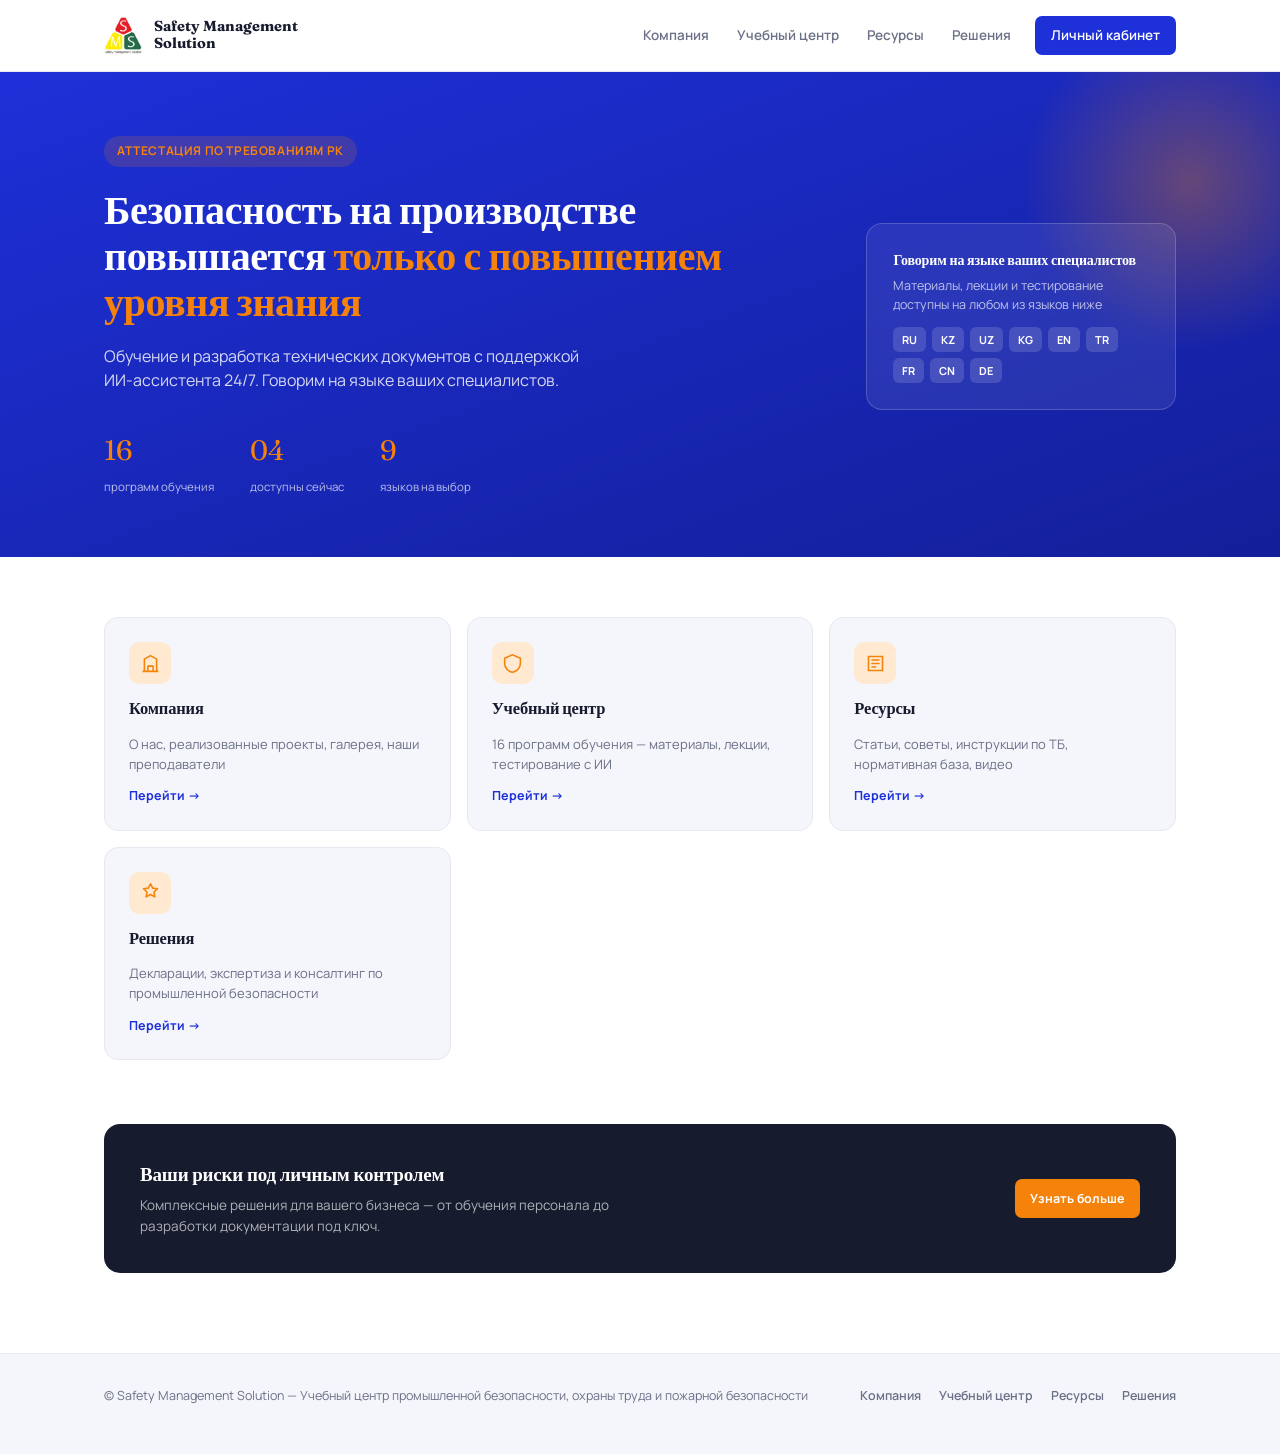
==== index.html @ e5820cb4 "Add files via upload" ====
<!DOCTYPE html>
<html lang="ru">
<head>
<meta charset="UTF-8">
<meta name="viewport" content="width=device-width, initial-scale=1.0">
<title>Safety Management Solution — Промышленная безопасность, охрана труда, пожарная безопасность</title>
<link rel="preconnect" href="https://fonts.googleapis.com">
<link rel="preconnect" href="https://fonts.gstatic.com" crossorigin>
<link href="https://fonts.googleapis.com/css2?family=Manrope:wght@400;500;600;700;800&family=Fraunces:opsz,wght@9..144,600;9..144,700&display=swap" rel="stylesheet">
<link rel="stylesheet" href="styles.css">
</head>
<body>

<header>
  <div class="wrap">
    <a class="brand" href="index.html">
      <img class="brand-mark" src="logo.jpg" alt="Safety Management Solution">
      <span class="brand-name">Safety Management<br>Solution</span>
    </a>
    <button class="burger" onclick="document.querySelector('nav.main-nav').classList.toggle('open')" aria-label="Меню">
      <svg viewBox="0 0 24 24" fill="none" stroke="currentColor" stroke-width="2"><path d="M3 6h18M3 12h18M3 18h18" stroke-linecap="round"/></svg>
    </button>
    <nav class="main-nav">
      <a href="company.html">Компания</a>
      <a href="courses.html">Учебный центр</a>
      <a href="resources.html">Ресурсы</a>
      <a href="solutions.html">Решения</a>
      <a class="nav-cta" href="https://cute-pithivier-b7ec21.netlify.app" target="_blank">Личный кабинет</a>
    </nav>
  </div>
</header>

<section class="hero">
  <div class="wrap hero-grid">
    <div>
      <div class="hero-eyebrow">Аттестация по требованиям РК</div>
      <h1>Безопасность на производстве повышается <em>только с повышением уровня знания</em></h1>
      <p class="lede">Обучение и разработка технических документов с поддержкой ИИ-ассистента 24/7. Говорим на языке ваших специалистов.</p>
      <div class="hero-stats">
        <div class="hero-stat"><span class="num">16</span><span class="label">программ обучения</span></div>
        <div class="hero-stat"><span class="num">04</span><span class="label">доступны сейчас</span></div>
        <div class="hero-stat"><span class="num">9</span><span class="label">языков на выбор</span></div>
      </div>
    </div>
    <div class="hero-badge">
      <h3>Говорим на языке ваших специалистов</h3>
      <p>Материалы, лекции и тестирование доступны на любом из языков ниже</p>
      <div class="lang-list">
        <span class="lang-chip">RU</span><span class="lang-chip">KZ</span><span class="lang-chip">UZ</span>
        <span class="lang-chip">KG</span><span class="lang-chip">EN</span><span class="lang-chip">TR</span>
        <span class="lang-chip">FR</span><span class="lang-chip">CN</span><span class="lang-chip">DE</span>
      </div>
    </div>
  </div>
</section>

<main class="wrap">

  <div class="section-nav">
    <div class="section-nav-grid">

      <a class="section-card" href="company.html">
        <div class="icon"><svg viewBox="0 0 24 24" fill="none" stroke="currentColor" stroke-width="1.8"><path d="M3 21h18M5 21V7l7-4 7 4v14M9 21v-6h6v6" stroke-linejoin="round"/></svg></div>
        <h3>Компания</h3>
        <p>О нас, реализованные проекты, галерея, наши преподаватели</p>
        <span class="go">Перейти →</span>
      </a>

      <a class="section-card" href="courses.html">
        <div class="icon"><svg viewBox="0 0 24 24" fill="none" stroke="currentColor" stroke-width="1.8"><path d="M12 2L3 6v6c0 5 4 9 9 10 5-1 9-5 9-10V6l-9-4z"/></svg></div>
        <h3>Учебный центр</h3>
        <p>16 программ обучения — материалы, лекции, тестирование с ИИ</p>
        <span class="go">Перейти →</span>
      </a>

      <a class="section-card" href="resources.html">
        <div class="icon"><svg viewBox="0 0 24 24" fill="none" stroke="currentColor" stroke-width="1.8"><path d="M4 4h16v16H4z"/><path d="M8 8h8M8 12h8M8 16h4" stroke-linecap="round"/></svg></div>
        <h3>Ресурсы</h3>
        <p>Статьи, советы, инструкции по ТБ, нормативная база, видео</p>
        <span class="go">Перейти →</span>
      </a>

      <a class="section-card" href="solutions.html">
        <div class="icon"><svg viewBox="0 0 24 24" fill="none" stroke="currentColor" stroke-width="1.8"><path d="M12 2l2.5 5 5.5.7-4 3.8 1 5.5-5-2.7-5 2.7 1-5.5-4-3.8 5.5-.7z" stroke-linejoin="round"/></svg></div>
        <h3>Решения</h3>
        <p>Декларации, экспертиза и консалтинг по промышленной безопасности</p>
        <span class="go">Перейти →</span>
      </a>

    </div>
  </div>

  <div class="materials-cta">
    <div>
      <h3>Ваши риски под личным контролем</h3>
      <p>Комплексные решения для вашего бизнеса — от обучения персонала до разработки документации под ключ.</p>
    </div>
    <a class="btn btn-blue" href="solutions.html" style="background:#F5820A;">Узнать больше</a>
  </div>

</main>

<footer>
  <div class="wrap">
    <p>© Safety Management Solution — Учебный центр промышленной безопасности, охраны труда и пожарной безопасности</p>
    <div class="foot-links">
      <a href="company.html">Компания</a>
      <a href="courses.html">Учебный центр</a>
      <a href="resources.html">Ресурсы</a>
      <a href="solutions.html">Решения</a>
    </div>
  </div>
</footer>

</body>
</html>
---- styles.css ----
/* ============================================================
   Safety Management Solution — общий стиль сайта
   Один файл на все страницы: index, courses, company, resources, solutions
   ============================================================ */

:root {
  --blue: #1E30D8;
  --blue-deep: #131F99;
  --orange: #F5820A;
  --orange-soft: #FFEAD1;
  --ink: #171B2E;
  --muted: #6A7086;
  --line: #E7E8F0;
  --paper: #FFFFFF;
  --cloud: #F5F6FB;
  --ready: #1C9A5B;
  --ready-bg: #E4F7ED;
  --pending: #E07A1C;
  --pending-bg: #FEF1E2;
}
* { box-sizing: border-box; }
html { scroll-behavior: smooth; }
body { margin: 0; background: var(--paper); color: var(--ink); font-family: 'Manrope', sans-serif; line-height: 1.55; }
h1, h2, h3, .display { font-family: 'Fraunces', serif; font-weight: 700; letter-spacing: -0.01em; }
a { color: inherit; }
.wrap { max-width: 1120px; margin: 0 auto; padding: 0 24px; }
::selection { background: var(--orange-soft); }

/* ---------- header / nav ---------- */
header { border-bottom: 1px solid var(--line); padding: 16px 0; position: sticky; top: 0; background: rgba(255,255,255,0.94); backdrop-filter: blur(10px); z-index: 30; }
header .wrap { display: flex; align-items: center; justify-content: space-between; gap: 12px; }
.brand { display: flex; align-items: center; gap: 12px; text-decoration: none; }
.brand-mark { width: 38px; height: 38px; flex-shrink: 0; object-fit: contain; }
.brand-name { font-family: 'Fraunces', serif; font-size: 14.5px; font-weight: 700; line-height: 1.2; color: var(--ink); }

nav.main-nav { display: flex; align-items: center; gap: 4px; }
nav.main-nav > a { font-size: 13.5px; color: var(--muted); text-decoration: none; font-weight: 600; padding: 8px 12px; border-radius: 7px; }
nav.main-nav > a:hover, nav.main-nav > a.active { color: var(--blue); background: var(--cloud); }
.nav-cta { background: var(--blue) !important; color: #fff !important; padding: 9px 16px !important; margin-left: 8px; }
.nav-cta:hover { background: var(--blue-deep) !important; }
.burger { display: none; background: none; border: none; cursor: pointer; padding: 6px; }
.burger svg { width: 24px; height: 24px; color: var(--ink); }

@media (max-width: 860px) {
  nav.main-nav { display: none; position: absolute; top: 100%; left: 0; right: 0; background: #fff; border-bottom: 1px solid var(--line); flex-direction: column; align-items: stretch; padding: 10px; box-shadow: 0 12px 24px rgba(23,27,46,0.08); }
  nav.main-nav.open { display: flex; }
  nav.main-nav > a { padding: 12px 14px; }
  .nav-cta { margin-left: 0; text-align: center; }
  .burger { display: block; }
}

/* ---------- page header (for sub-pages) ---------- */
.page-hero { padding: 46px 0 40px; background: linear-gradient(160deg, var(--blue) 0%, var(--blue-deep) 100%); color: #fff; position: relative; overflow: hidden; }
.page-hero::before { content: ""; position: absolute; top: -60px; right: -80px; width: 300px; height: 300px; border-radius: 50%; background: radial-gradient(circle, rgba(245,130,10,0.32) 0%, transparent 70%); }
.page-hero .wrap { position: relative; }
.breadcrumb { font-size: 12px; color: rgba(255,255,255,0.65); margin-bottom: 12px; }
.breadcrumb a { text-decoration: none; color: rgba(255,255,255,0.8); }
.page-hero h1 { color: #fff; font-size: clamp(26px, 3.6vw, 38px); margin: 0 0 10px; }
.page-hero p { color: rgba(255,255,255,0.78); font-size: 15px; max-width: 560px; margin: 0; }

/* ---------- hero (home) ---------- */
.hero { padding: 64px 0 60px; position: relative; overflow: hidden; background: linear-gradient(160deg, var(--blue) 0%, var(--blue-deep) 100%); color: #fff; }
.hero::before { content: ""; position: absolute; top: -60px; right: -80px; width: 340px; height: 340px; border-radius: 50%; background: radial-gradient(circle, rgba(245,130,10,0.35) 0%, transparent 70%); }
.hero-grid { display: grid; grid-template-columns: 1.4fr 0.6fr; gap: 40px; align-items: center; position: relative; }
.hero-eyebrow { display: inline-flex; align-items: center; gap: 8px; font-size: 12px; font-weight: 700; letter-spacing: 0.05em; text-transform: uppercase; color: var(--orange); background: rgba(245,130,10,0.16); padding: 6px 13px; border-radius: 20px; margin-bottom: 20px; }
.hero h1 { font-size: clamp(26px, 3.6vw, 40px); line-height: 1.16; margin: 0 0 18px; color: #fff; }
.hero h1 em { font-style: normal; color: var(--orange); }
.hero p.lede { font-size: 16px; color: rgba(255,255,255,0.82); max-width: 500px; margin: 0; }
.hero-stats { display: flex; gap: 36px; margin-top: 36px; flex-wrap: wrap; }
.hero-stat .num { font-family: 'Fraunces', serif; font-size: 28px; color: var(--orange); display: block; }
.hero-stat .label { font-size: 11.5px; color: rgba(255,255,255,0.7); }
.hero-badge { background: rgba(255,255,255,0.08); border: 1px solid rgba(255,255,255,0.18); border-radius: 16px; padding: 26px; backdrop-filter: blur(6px); }
.hero-badge .lang-list { display: flex; flex-wrap: wrap; gap: 6px; margin-top: 12px; }
.hero-badge .lang-chip { font-size: 11px; font-weight: 700; background: rgba(255,255,255,0.14); padding: 4px 9px; border-radius: 6px; }
.hero-badge h3 { color: #fff; font-size: 14px; margin: 0 0 4px; }
.hero-badge p { color: rgba(255,255,255,0.7); font-size: 12.5px; margin: 0; }

/* ---------- section nav cards (home) ---------- */
.section-nav { margin-top: 60px; }
.section-nav-grid { display: grid; grid-template-columns: repeat(auto-fill, minmax(260px, 1fr)); gap: 16px; }
.section-card { background: var(--cloud); border: 1px solid var(--line); border-radius: 14px; padding: 24px; text-decoration: none; color: var(--ink); display: flex; flex-direction: column; gap: 12px; transition: transform 0.2s ease, box-shadow 0.2s ease, border-color 0.2s ease; }
.section-card:hover { transform: translateY(-3px); box-shadow: 0 14px 30px rgba(23,27,46,0.10); border-color: var(--blue); }
.section-card .icon { width: 42px; height: 42px; border-radius: 10px; display: flex; align-items: center; justify-content: center; background: var(--orange-soft); color: var(--orange); }
.section-card .icon svg { width: 21px; height: 21px; }
.section-card h3 { font-size: 16.5px; margin: 0; }
.section-card p { font-size: 13px; color: var(--muted); margin: 0; }
.section-card .go { font-size: 12.5px; font-weight: 700; color: var(--blue); margin-top: auto; }

/* ---------- legend ---------- */
.legend { display: flex; gap: 22px; padding: 28px 0 4px; flex-wrap: wrap; }
.legend-item { display: flex; align-items: center; gap: 8px; font-size: 12.5px; color: var(--muted); font-weight: 600; }
.dot { width: 8px; height: 8px; border-radius: 50%; }
.dot.ready { background: var(--ready); }
.dot.pending { background: var(--pending); }

/* ---------- category ---------- */
.category { margin-top: 56px; }
.category-head { display: flex; align-items: center; gap: 14px; margin-bottom: 4px; }
.category-icon { width: 40px; height: 40px; flex-shrink: 0; border-radius: 10px; display: flex; align-items: center; justify-content: center; background: var(--orange-soft); color: var(--orange); }
.category-icon svg { width: 20px; height: 20px; }
.category-head h2 { font-size: 21px; margin: 0; color: var(--ink); }
.category-head .count { font-size: 12px; color: var(--muted); margin-left: auto; white-space: nowrap; font-weight: 600; }
.category-desc { color: var(--muted); font-size: 13.5px; margin: 8px 0 22px 54px; }

.course-grid { display: grid; grid-template-columns: repeat(auto-fill, minmax(300px, 1fr)); gap: 16px; }
.course-card { background: var(--cloud); border: 1px solid var(--line); border-radius: 12px; padding: 22px; display: flex; flex-direction: column; gap: 13px; position: relative; transition: transform 0.2s ease, box-shadow 0.2s ease, border-color 0.2s ease; }
.course-card:hover { transform: translateY(-3px); box-shadow: 0 14px 30px rgba(23,27,46,0.10); border-color: var(--blue); }
.course-card.is-ready { background: #fff; border-color: rgba(28,154,91,0.25); }
.course-card.is-ready:hover { border-color: var(--ready); box-shadow: 0 14px 30px rgba(28,154,91,0.14); }
.status-badge { align-self: flex-start; font-size: 10.5px; font-weight: 700; letter-spacing: 0.05em; text-transform: uppercase; padding: 4px 10px; border-radius: 20px; }
.status-badge.ready { color: var(--ready); background: var(--ready-bg); }
.status-badge.pending { color: var(--pending); background: var(--pending-bg); }
.course-title { font-size: 15px; font-weight: 700; line-height: 1.36; margin: 0; color: var(--ink); }
.course-hours { font-size: 11.5px; color: var(--blue); font-weight: 700; }
.course-actions { display: flex; gap: 8px; margin-top: auto; flex-wrap: wrap; }
.btn { font-family: 'Manrope', sans-serif; font-size: 12.5px; font-weight: 700; text-decoration: none; padding: 10px 15px; border-radius: 7px; display: inline-flex; align-items: center; gap: 6px; cursor: pointer; transition: all 0.15s ease; border: none; }
.btn-blue { background: var(--blue); color: #fff; }
.btn-blue:hover { background: var(--blue-deep); }
.btn-ghost { border: 1.5px solid var(--line); color: var(--ink); background: transparent; }
.btn-ghost:hover { border-color: var(--blue); color: var(--blue); }
.btn-disabled { border: 1.5px dashed var(--line); color: var(--muted); background: transparent; cursor: default; }

/* ---------- content placeholder blocks (Компания / Ресурсы / Решения) ---------- */
.content-section { margin-top: 56px; }
.content-section-head { display: flex; align-items: center; gap: 14px; margin-bottom: 22px; }
.content-section-head h2 { font-size: 21px; margin: 0; }
.placeholder-card { background: var(--cloud); border: 1.5px dashed var(--line); border-radius: 12px; padding: 26px; display: flex; flex-direction: column; gap: 10px; }
.placeholder-card .tag { align-self: flex-start; font-size: 10.5px; font-weight: 700; letter-spacing: 0.05em; text-transform: uppercase; padding: 4px 10px; border-radius: 20px; color: var(--muted); background: #fff; border: 1px solid var(--line); }
.placeholder-card h3 { font-size: 15.5px; margin: 0; font-family: 'Manrope', sans-serif; font-weight: 700; }
.placeholder-card p { font-size: 13px; color: var(--muted); margin: 0; }
.placeholder-grid { display: grid; grid-template-columns: repeat(auto-fill, minmax(260px, 1fr)); gap: 16px; }

/* ---------- materials CTA block ---------- */
.materials-cta { margin-top: 64px; background: var(--ink); color: #fff; border-radius: 16px; padding: 36px; display: flex; justify-content: space-between; align-items: center; gap: 24px; flex-wrap: wrap; }
.materials-cta h3 { color: #fff; margin: 0 0 6px; font-size: 19px; }
.materials-cta p { color: rgba(255,255,255,0.65); margin: 0; font-size: 13.5px; max-width: 480px; }

/* ---------- footer ---------- */
footer { margin-top: 80px; border-top: 1px solid var(--line); padding: 32px 0 48px; background: var(--cloud); }
footer .wrap { display: flex; justify-content: space-between; align-items: center; flex-wrap: wrap; gap: 12px; }
footer p { font-size: 12.5px; color: var(--muted); margin: 0; }
footer .foot-links { display: flex; gap: 18px; flex-wrap: wrap; }
footer .foot-links a { font-size: 12.5px; color: var(--muted); text-decoration: none; font-weight: 600; }
footer .foot-links a:hover { color: var(--blue); }

@media (max-width: 760px) {
  .hero-grid { grid-template-columns: 1fr; }
  .category-desc { margin-left: 0; }
}
@media (max-width: 600px) {
  .hero, .page-hero { padding: 40px 0 34px; }
  .course-grid, .placeholder-grid, .section-nav-grid { grid-template-columns: 1fr; }
  .materials-cta { flex-direction: column; align-items: flex-start; text-align: left; }
}
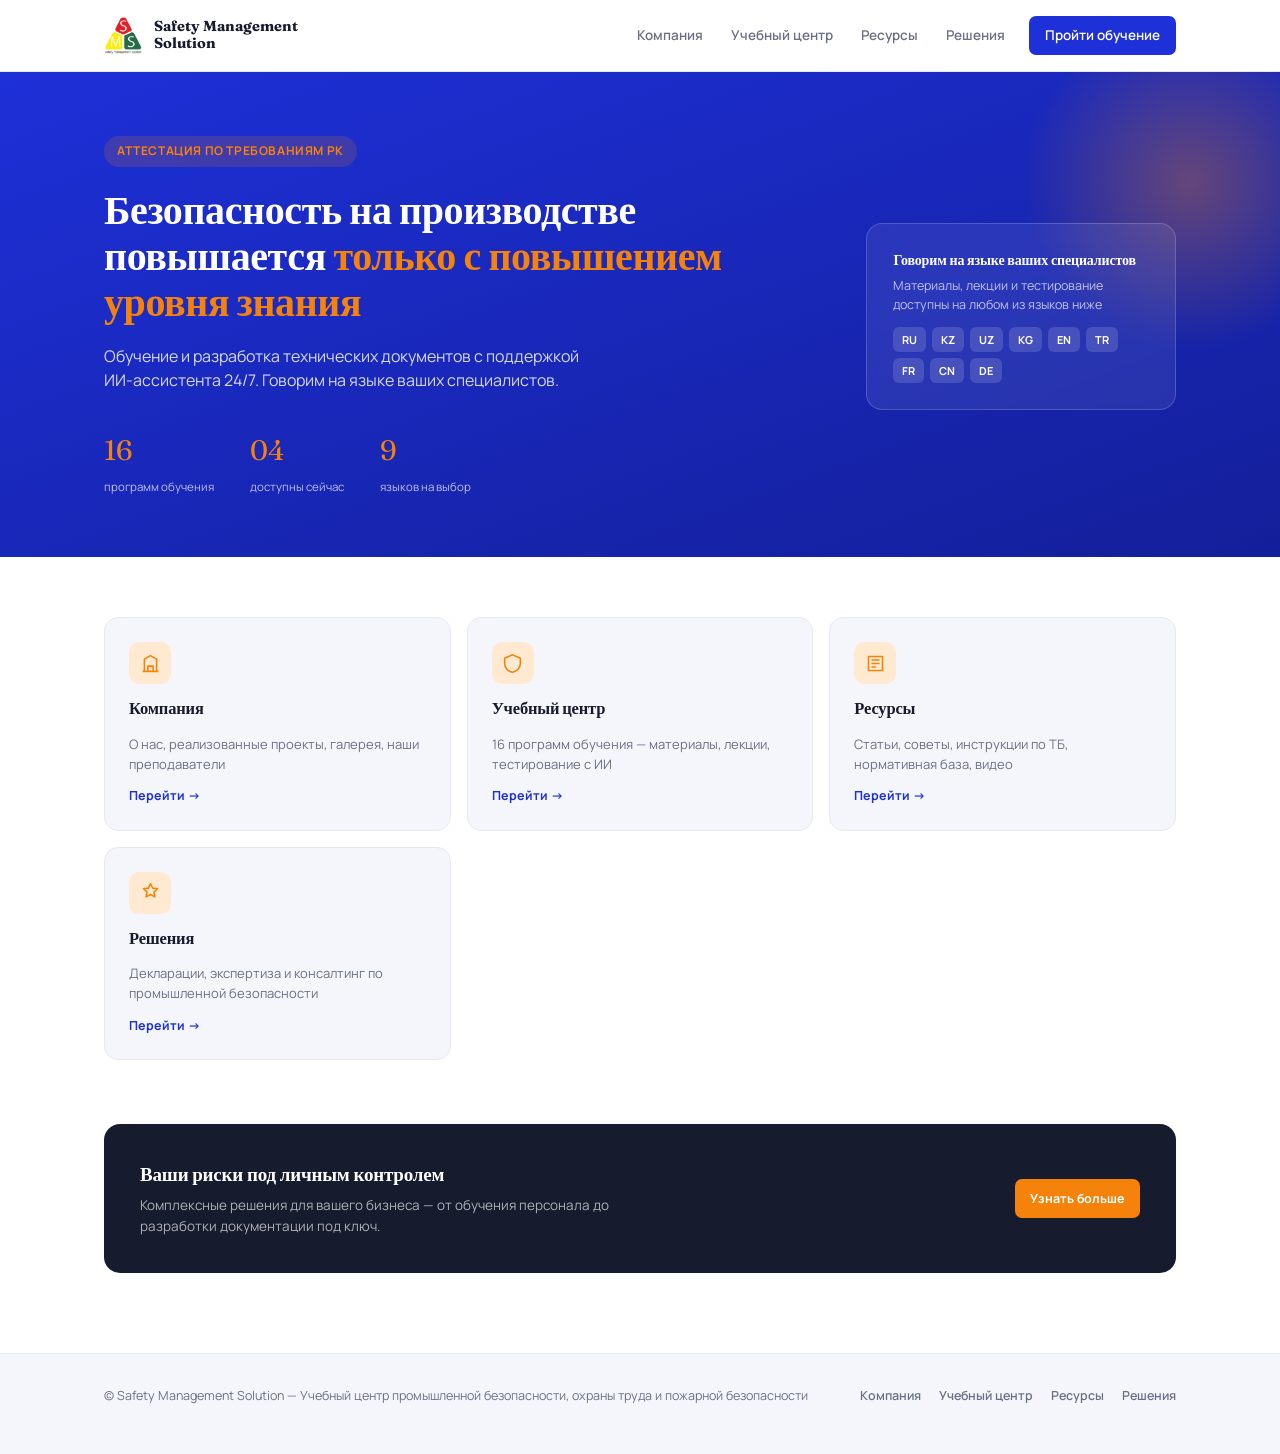
==== commit 4dccdfe3: "Update index.html" ====
--- a/index.html
+++ b/index.html
@@ -25,7 +25,7 @@
       <a href="courses.html">Учебный центр</a>
       <a href="resources.html">Ресурсы</a>
       <a href="solutions.html">Решения</a>
-      <a class="nav-cta" href="https://cute-pithivier-b7ec21.netlify.app" target="_blank">Личный кабинет</a>
+      <a class="nav-cta" href="courses.html">Пройти обучение</a>
     </nav>
   </div>
 </header>
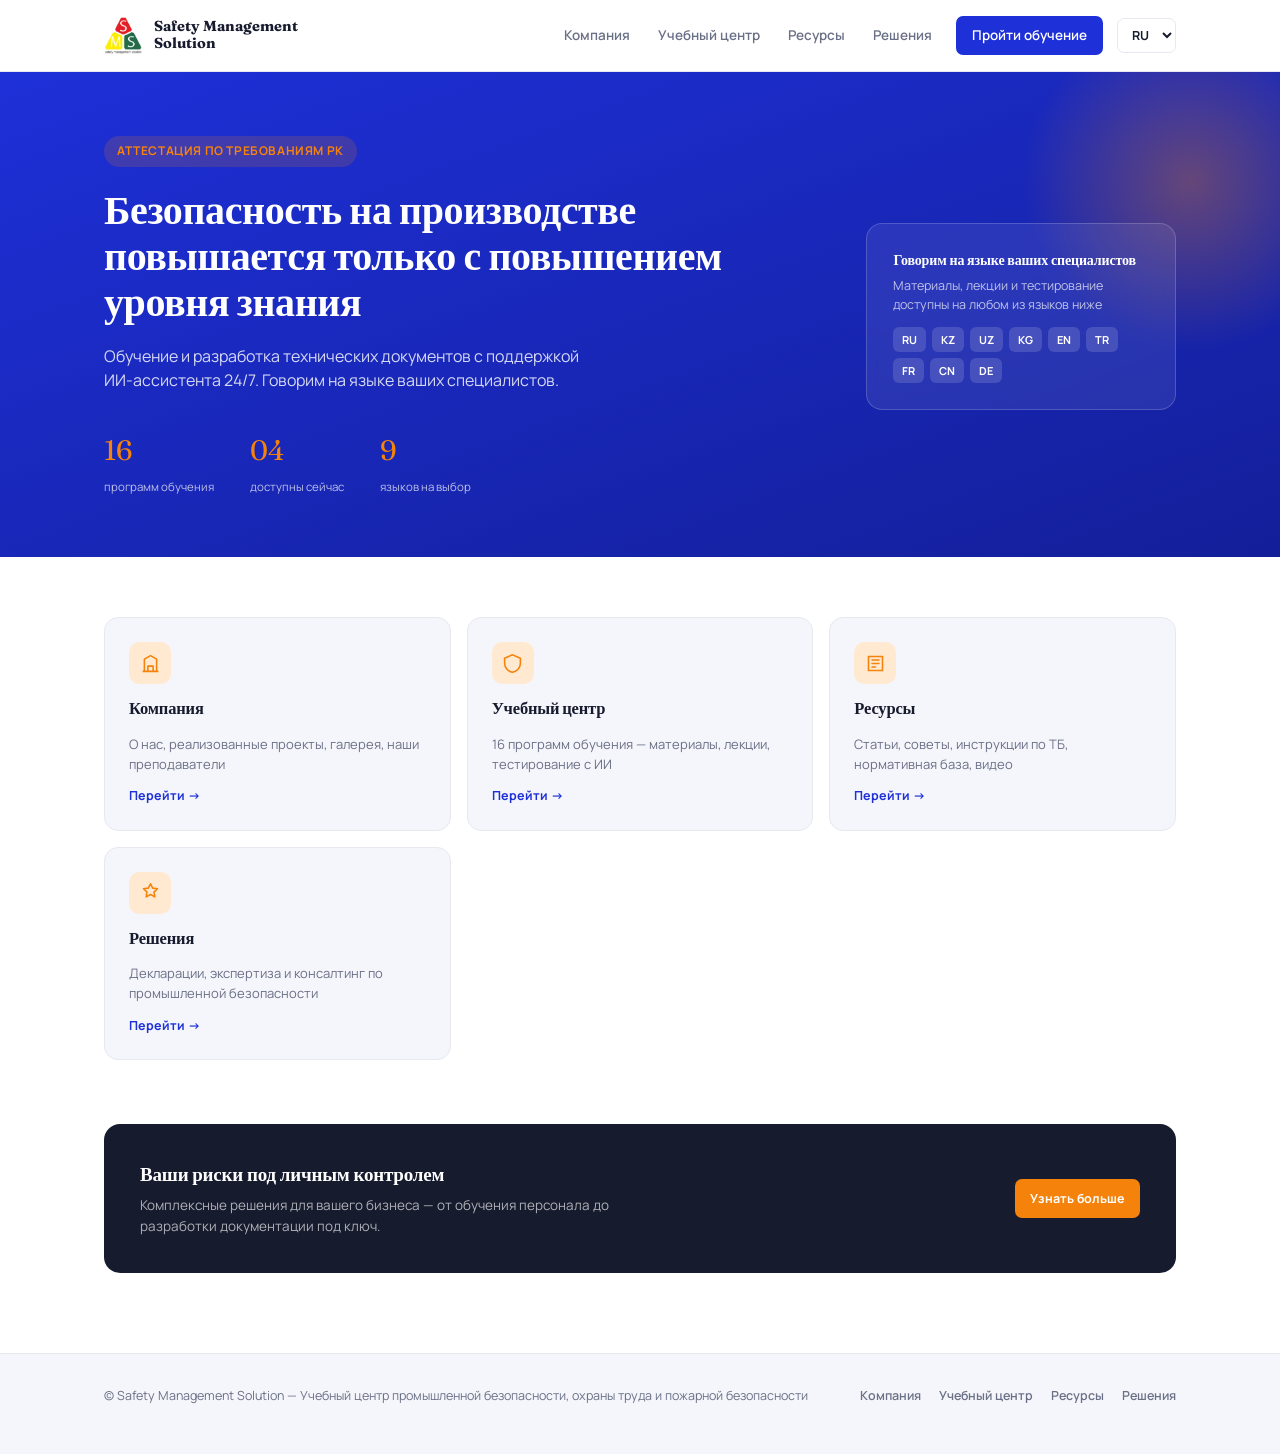
==== commit 8818913a: "Update index.html" ====
--- a/index.html
+++ b/index.html
@@ -8,6 +8,7 @@
 <link rel="preconnect" href="https://fonts.gstatic.com" crossorigin>
 <link href="https://fonts.googleapis.com/css2?family=Manrope:wght@400;500;600;700;800&family=Fraunces:opsz,wght@9..144,600;9..144,700&display=swap" rel="stylesheet">
 <link rel="stylesheet" href="styles.css">
+<script src="i18n.js" defer></script>
 </head>
 <body>
 
@@ -21,11 +22,15 @@
       <svg viewBox="0 0 24 24" fill="none" stroke="currentColor" stroke-width="2"><path d="M3 6h18M3 12h18M3 18h18" stroke-linecap="round"/></svg>
     </button>
     <nav class="main-nav">
-      <a href="company.html">Компания</a>
-      <a href="courses.html">Учебный центр</a>
-      <a href="resources.html">Ресурсы</a>
-      <a href="solutions.html">Решения</a>
-      <a class="nav-cta" href="courses.html">Пройти обучение</a>
+      <a href="company.html" data-i18n="nav_company">Компания</a>
+      <a href="courses.html" data-i18n="nav_courses">Учебный центр</a>
+      <a href="resources.html" data-i18n="nav_resources">Ресурсы</a>
+      <a href="solutions.html" data-i18n="nav_solutions">Решения</a>
+      <a class="nav-cta" href="courses.html" data-i18n="nav_cta">Пройти обучение</a>
+      <select id="langSwitcher" class="lang-switcher" onchange="applyLanguage(this.value)">
+        <option value="ru">RU</option>
+        <option value="kz">KZ</option>
+      </select>
     </nav>
   </div>
 </header>
@@ -33,18 +38,18 @@
 <section class="hero">
   <div class="wrap hero-grid">
     <div>
-      <div class="hero-eyebrow">Аттестация по требованиям РК</div>
-      <h1>Безопасность на производстве повышается <em>только с повышением уровня знания</em></h1>
-      <p class="lede">Обучение и разработка технических документов с поддержкой ИИ-ассистента 24/7. Говорим на языке ваших специалистов.</p>
+      <div class="hero-eyebrow" data-i18n="hero_eyebrow">Аттестация по требованиям РК</div>
+      <h1 data-i18n="hero_h1">Безопасность на производстве повышается только с повышением уровня знания</h1>
+      <p class="lede" data-i18n="hero_lede">Обучение и разработка технических документов с поддержкой ИИ-ассистента 24/7. Говорим на языке ваших специалистов.</p>
       <div class="hero-stats">
-        <div class="hero-stat"><span class="num">16</span><span class="label">программ обучения</span></div>
-        <div class="hero-stat"><span class="num">04</span><span class="label">доступны сейчас</span></div>
-        <div class="hero-stat"><span class="num">9</span><span class="label">языков на выбор</span></div>
+        <div class="hero-stat"><span class="num" data-i18n="hero_stat1_num">16</span><span class="label" data-i18n="hero_stat1_label">программ обучения</span></div>
+        <div class="hero-stat"><span class="num" data-i18n="hero_stat2_num">04</span><span class="label" data-i18n="hero_stat2_label">доступны сейчас</span></div>
+        <div class="hero-stat"><span class="num" data-i18n="hero_stat3_num">9</span><span class="label" data-i18n="hero_stat3_label">языков на выбор</span></div>
       </div>
     </div>
     <div class="hero-badge">
-      <h3>Говорим на языке ваших специалистов</h3>
-      <p>Материалы, лекции и тестирование доступны на любом из языков ниже</p>
+      <h3 data-i18n="hero_badge_title">Говорим на языке ваших специалистов</h3>
+      <p data-i18n="hero_badge_text">Материалы, лекции и тестирование доступны на любом из языков ниже</p>
       <div class="lang-list">
         <span class="lang-chip">RU</span><span class="lang-chip">KZ</span><span class="lang-chip">UZ</span>
         <span class="lang-chip">KG</span><span class="lang-chip">EN</span><span class="lang-chip">TR</span>
@@ -61,30 +66,30 @@
 
       <a class="section-card" href="company.html">
         <div class="icon"><svg viewBox="0 0 24 24" fill="none" stroke="currentColor" stroke-width="1.8"><path d="M3 21h18M5 21V7l7-4 7 4v14M9 21v-6h6v6" stroke-linejoin="round"/></svg></div>
-        <h3>Компания</h3>
-        <p>О нас, реализованные проекты, галерея, наши преподаватели</p>
-        <span class="go">Перейти →</span>
+        <h3 data-i18n="sec_company_title">Компания</h3>
+        <p data-i18n="sec_company_text">О нас, реализованные проекты, галерея, наши преподаватели</p>
+        <span class="go" data-i18n="go">Перейти →</span>
       </a>
 
       <a class="section-card" href="courses.html">
         <div class="icon"><svg viewBox="0 0 24 24" fill="none" stroke="currentColor" stroke-width="1.8"><path d="M12 2L3 6v6c0 5 4 9 9 10 5-1 9-5 9-10V6l-9-4z"/></svg></div>
-        <h3>Учебный центр</h3>
-        <p>16 программ обучения — материалы, лекции, тестирование с ИИ</p>
-        <span class="go">Перейти →</span>
+        <h3 data-i18n="sec_courses_title">Учебный центр</h3>
+        <p data-i18n="sec_courses_text">16 программ обучения — материалы, лекции, тестирование с ИИ</p>
+        <span class="go" data-i18n="go">Перейти →</span>
       </a>
 
       <a class="section-card" href="resources.html">
         <div class="icon"><svg viewBox="0 0 24 24" fill="none" stroke="currentColor" stroke-width="1.8"><path d="M4 4h16v16H4z"/><path d="M8 8h8M8 12h8M8 16h4" stroke-linecap="round"/></svg></div>
-        <h3>Ресурсы</h3>
-        <p>Статьи, советы, инструкции по ТБ, нормативная база, видео</p>
-        <span class="go">Перейти →</span>
+        <h3 data-i18n="sec_resources_title">Ресурсы</h3>
+        <p data-i18n="sec_resources_text">Статьи, советы, инструкции по ТБ, нормативная база, видео</p>
+        <span class="go" data-i18n="go">Перейти →</span>
       </a>
 
       <a class="section-card" href="solutions.html">
         <div class="icon"><svg viewBox="0 0 24 24" fill="none" stroke="currentColor" stroke-width="1.8"><path d="M12 2l2.5 5 5.5.7-4 3.8 1 5.5-5-2.7-5 2.7 1-5.5-4-3.8 5.5-.7z" stroke-linejoin="round"/></svg></div>
-        <h3>Решения</h3>
-        <p>Декларации, экспертиза и консалтинг по промышленной безопасности</p>
-        <span class="go">Перейти →</span>
+        <h3 data-i18n="sec_solutions_title">Решения</h3>
+        <p data-i18n="sec_solutions_text">Декларации, экспертиза и консалтинг по промышленной безопасности</p>
+        <span class="go" data-i18n="go">Перейти →</span>
       </a>
 
     </div>
@@ -92,17 +97,17 @@
 
   <div class="materials-cta">
     <div>
-      <h3>Ваши риски под личным контролем</h3>
-      <p>Комплексные решения для вашего бизнеса — от обучения персонала до разработки документации под ключ.</p>
+      <h3 data-i18n="materials_cta_title">Ваши риски под личным контролем</h3>
+      <p data-i18n="materials_cta_text">Комплексные решения для вашего бизнеса — от обучения персонала до разработки документации под ключ.</p>
     </div>
-    <a class="btn btn-blue" href="solutions.html" style="background:#F5820A;">Узнать больше</a>
+    <a class="btn btn-blue" href="solutions.html" style="background:#F5820A;" data-i18n="materials_cta_btn">Узнать больше</a>
   </div>
 
 </main>
 
 <footer>
   <div class="wrap">
-    <p>© Safety Management Solution — Учебный центр промышленной безопасности, охраны труда и пожарной безопасности</p>
+    <p data-i18n="footer_copyright">© Safety Management Solution — Учебный центр промышленной безопасности, охраны труда и пожарной безопасности</p>
     <div class="foot-links">
       <a href="company.html">Компания</a>
       <a href="courses.html">Учебный центр</a>
--- a/styles.css
+++ b/styles.css
@@ -38,6 +38,8 @@
 nav.main-nav > a:hover, nav.main-nav > a.active { color: var(--blue); background: var(--cloud); }
 .nav-cta { background: var(--blue) !important; color: #fff !important; padding: 9px 16px !important; margin-left: 8px; }
 .nav-cta:hover { background: var(--blue-deep) !important; }
+.lang-switcher { margin-left: 10px; border: 1.5px solid var(--line); border-radius: 7px; padding: 7px 10px; font-family: 'Manrope', sans-serif; font-size: 12.5px; font-weight: 700; color: var(--ink); background: #fff; cursor: pointer; }
+.lang-switcher:hover { border-color: var(--blue); }
 .burger { display: none; background: none; border: none; cursor: pointer; padding: 6px; }
 .burger svg { width: 24px; height: 24px; color: var(--ink); }
 
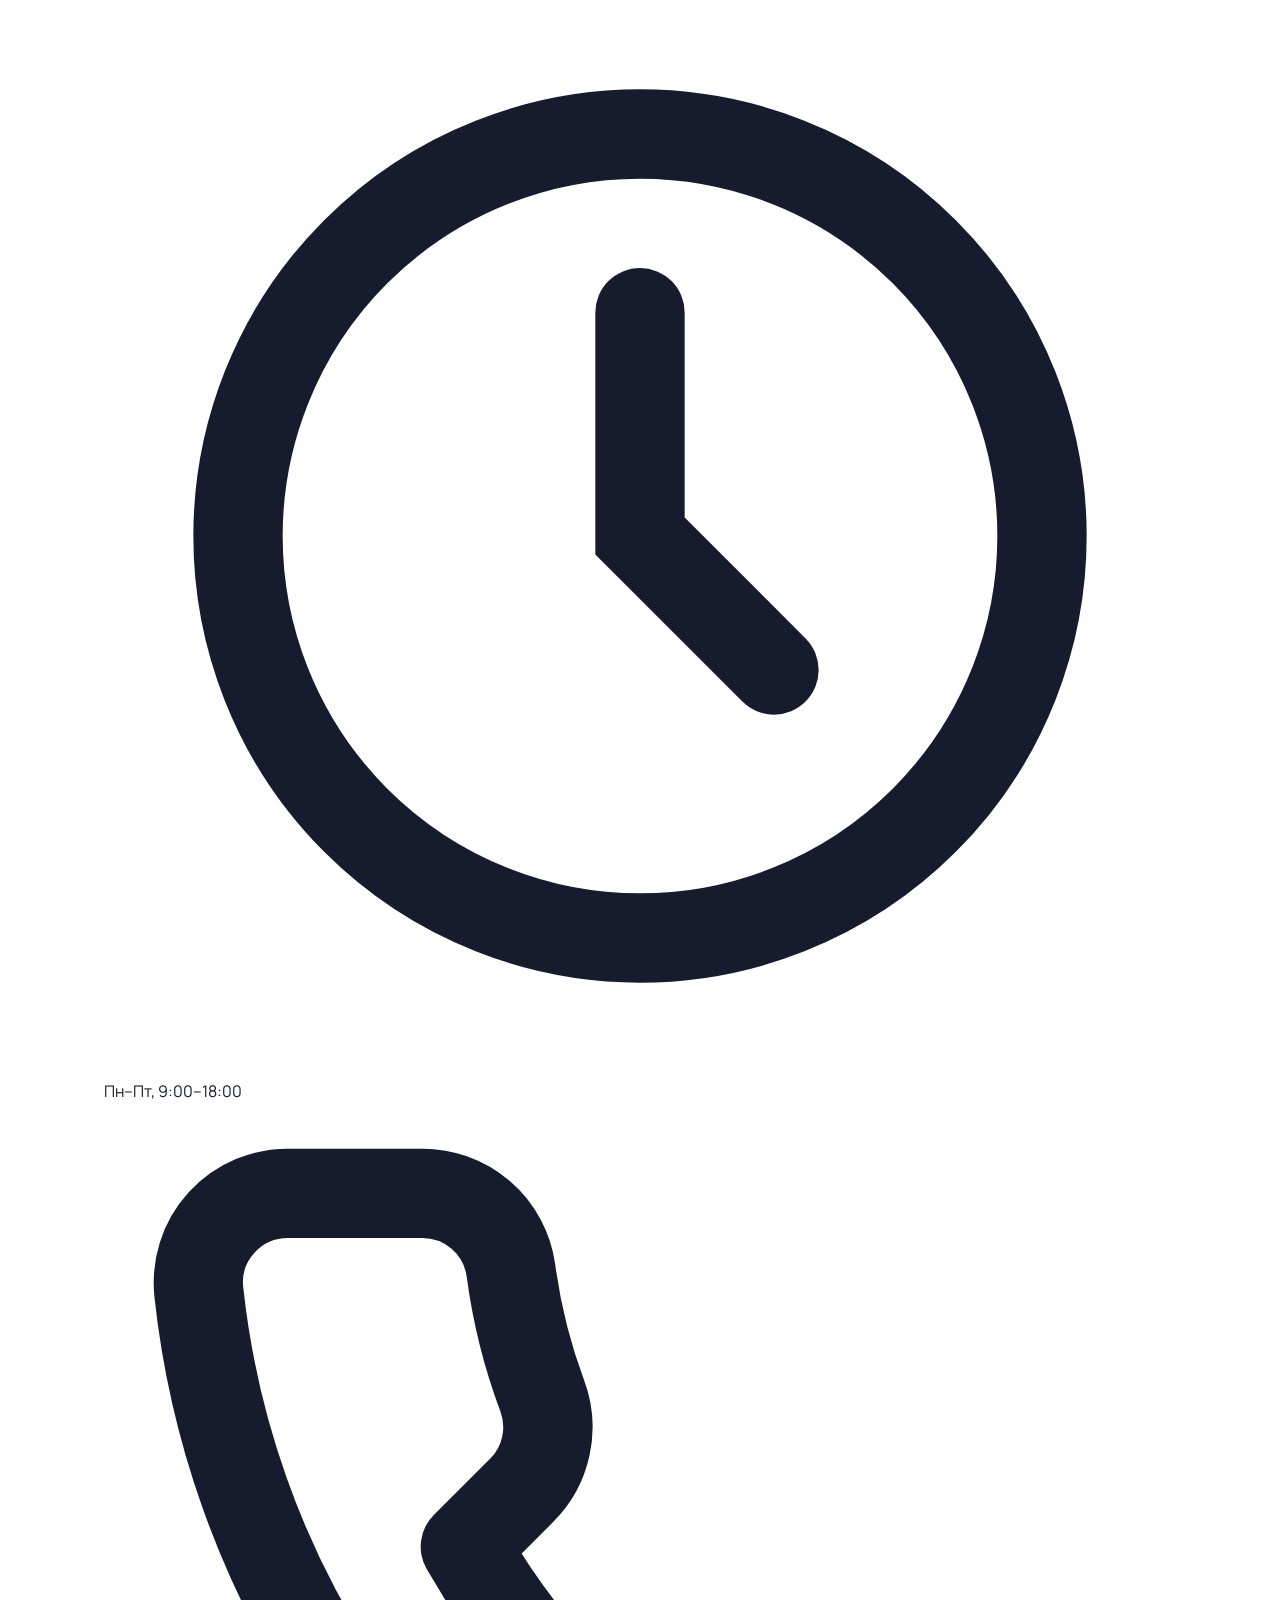
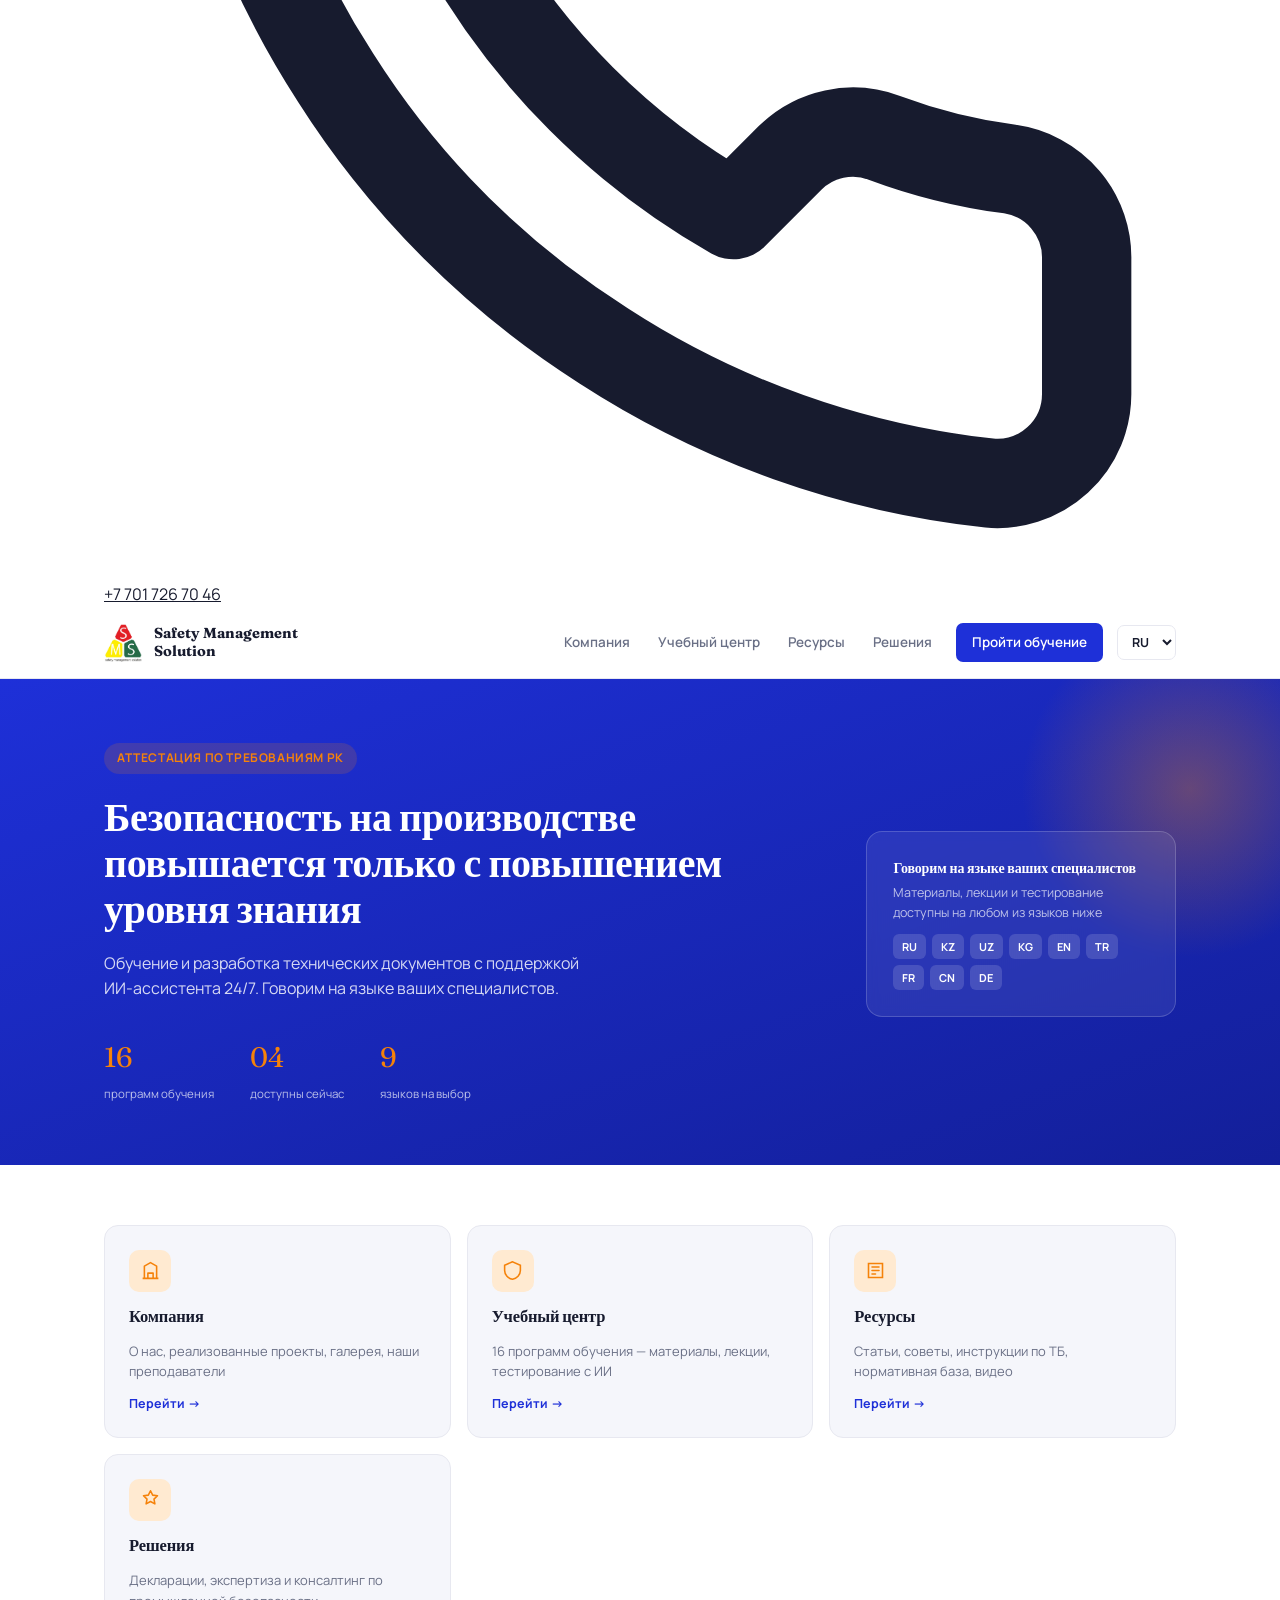
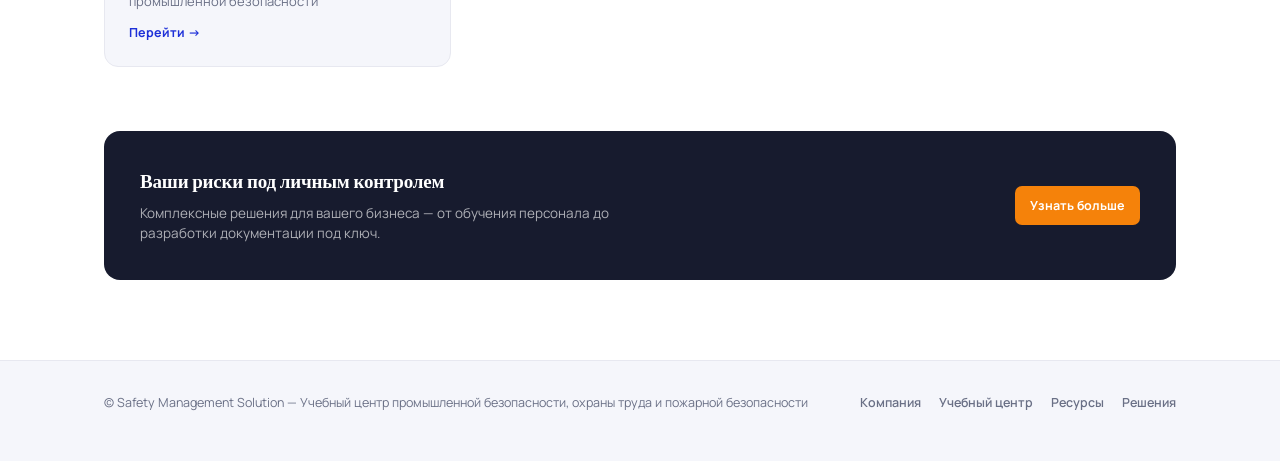
==== commit 969112c8: "Update index.html" ====
--- a/index.html
+++ b/index.html
@@ -12,6 +12,12 @@
 </head>
 <body>
 
+<div class="topbar">
+  <div class="wrap">
+    <span class="hours"><svg viewBox="0 0 24 24" fill="none" stroke="currentColor" stroke-width="2"><circle cx="12" cy="12" r="9"/><path d="M12 7v5l3 3" stroke-linecap="round"/></svg>Пн–Пт, 9:00–18:00</span>
+    <a href="tel:+77017267046"><svg viewBox="0 0 24 24" fill="none" stroke="currentColor" stroke-width="2"><path d="M22 16.92v3a2 2 0 0 1-2.18 2 19.79 19.79 0 0 1-8.63-3.07 19.5 19.5 0 0 1-6-6 19.79 19.79 0 0 1-3.07-8.67A2 2 0 0 1 4.11 2h3a2 2 0 0 1 2 1.72c.127.96.361 1.903.7 2.81a2 2 0 0 1-.45 2.11L8.09 9.91a16 16 0 0 0 6 6l1.27-1.27a2 2 0 0 1 2.11-.45c.907.339 1.85.573 2.81.7A2 2 0 0 1 22 16.92z" stroke-linecap="round" stroke-linejoin="round"/></svg>+7 701 726 70 46</a>
+  </div>
+</div>
 <header>
   <div class="wrap">
     <a class="brand" href="index.html">
--- a/styles.css
+++ b/styles.css
@@ -121,6 +121,9 @@
 .btn-ghost { border: 1.5px solid var(--line); color: var(--ink); background: transparent; }
 .btn-ghost:hover { border-color: var(--blue); color: var(--blue); }
 .btn-disabled { border: 1.5px dashed var(--line); color: var(--muted); background: transparent; cursor: default; }
+.course-materials-list { font-size: 11.5px; color: var(--muted); display: flex; flex-wrap: wrap; gap: 4px; align-items: center; padding-top: 4px; border-top: 1px dashed var(--line); }
+.course-materials-list a { color: var(--blue); text-decoration: none; font-weight: 700; }
+.course-materials-list a:hover { text-decoration: underline; }
 
 /* ---------- content placeholder blocks (Компания / Ресурсы / Решения) ---------- */
 .content-section { margin-top: 56px; }
@@ -145,9 +148,98 @@
 footer .foot-links a { font-size: 12.5px; color: var(--muted); text-decoration: none; font-weight: 600; }
 footer .foot-links a:hover { color: var(--blue); }
 
+/* ---------- about stats (light bg version of hero-stat) ---------- */
+.about-stats { display: flex; gap: 40px; flex-wrap: wrap; margin-top: 26px; padding-top: 26px; border-top: 1px dashed var(--line); }
+.about-stat .num { font-family: 'Fraunces', serif; font-size: 30px; color: var(--blue); display: block; }
+.about-stat .label { font-size: 12.5px; color: var(--muted); max-width: 170px; }
+
+/* ---------- testimonials ---------- */
+.testimonial-card { background: var(--cloud); border: 1px solid var(--line); border-radius: 12px; padding: 26px; display: flex; flex-direction: column; gap: 16px; }
+.testimonial-card p.quote { font-family: 'Fraunces', serif; font-size: 15.5px; font-style: italic; color: var(--ink); margin: 0; line-height: 1.5; }
+.testimonial-author { display: flex; align-items: center; gap: 12px; }
+.testimonial-author .avatar { width: 46px; height: 46px; border-radius: 50%; object-fit: cover; flex-shrink: 0; background: var(--line); }
+.testimonial-author .info { display: flex; flex-direction: column; gap: 2px; }
+.testimonial-author .name { font-weight: 700; font-size: 13.5px; color: var(--ink); }
+.testimonial-author .role { font-size: 12px; color: var(--muted); }
+
+/* ---------- contact block ---------- */
+.contact-grid { display: grid; grid-template-columns: repeat(auto-fit, minmax(220px, 1fr)); gap: 18px; }
+.contact-item { background: var(--cloud); border: 1px solid var(--line); border-radius: 12px; padding: 20px; }
+.contact-item .label { font-size: 11px; text-transform: uppercase; letter-spacing: 0.05em; color: var(--muted); font-weight: 700; margin-bottom: 6px; }
+.contact-item a, .contact-item .value { font-size: 14.5px; color: var(--ink); font-weight: 600; text-decoration: none; }
+.contact-item a:hover { color: var(--blue); }
+/* ---------- article cards (Статьи по безопасности) ---------- */
+.article-card { background: var(--cloud); border: 1px solid var(--line); border-radius: 12px; padding: 24px; display: flex; flex-direction: column; gap: 10px; }
+.article-card h3 { font-size: 15.5px; margin: 0; line-height: 1.35; }
+.article-card p { font-size: 13px; color: var(--muted); margin: 0; }
+.article-meta { font-size: 11.5px; color: var(--muted); display: flex; gap: 10px; flex-wrap: wrap; }
+.article-card a.read-more { font-size: 12.5px; font-weight: 700; color: var(--blue); text-decoration: none; margin-top: auto; }
+.article-card a.read-more:hover { text-decoration: underline; }
+
+/* ---------- incident / emergency news cards ---------- */
+.incident-card { background: #fff; border: 1px solid var(--line); border-left: 4px solid var(--orange); border-radius: 10px; padding: 20px; display: flex; flex-direction: column; gap: 8px; }
+.incident-date { font-size: 11px; font-weight: 700; color: var(--orange); text-transform: uppercase; letter-spacing: 0.04em; }
+.incident-card h3 { font-size: 14.5px; margin: 0; }
+.incident-card p { font-size: 13px; color: var(--ink); margin: 0; line-height: 1.5; }
+.incident-casualties { font-size: 12.5px; font-weight: 700; }
+.incident-casualties.none { color: var(--ready); }
+.incident-casualties.some { color: var(--pending); }
+.incident-card a.source-link { font-size: 12px; color: var(--muted); text-decoration: none; margin-top: 4px; }
+.incident-card a.source-link:hover { color: var(--blue); }
+/* ---------- instruction cards (Инструкции по ТБ) ---------- */
+.instruction-card { background: var(--cloud); border: 1px solid var(--line); border-radius: 12px; padding: 22px; display: flex; flex-direction: column; gap: 8px; }
+.instruction-card h3 { font-size: 14.5px; margin: 0; }
+.instruction-card p { font-size: 13px; color: var(--muted); margin: 0; }
+.instruction-card a.read-more { font-size: 12.5px; font-weight: 700; color: var(--blue); text-decoration: none; margin-top: auto; }
+.instruction-card a.read-more:hover { text-decoration: underline; }
+
+/* ---------- normative base (Нормативная база) ---------- */
+.norm-lead { background: var(--ink); color: #fff; border-radius: 12px; padding: 22px 26px; display: flex; justify-content: space-between; align-items: center; gap: 16px; flex-wrap: wrap; margin-bottom: 18px; }
+.norm-lead h3 { color: #fff; font-size: 15.5px; margin: 0 0 4px; }
+.norm-lead p { color: rgba(255,255,255,0.65); font-size: 12.5px; margin: 0; max-width: 460px; }
+.norm-lead a { background: var(--orange); color: #fff; font-size: 12.5px; font-weight: 700; text-decoration: none; padding: 9px 16px; border-radius: 7px; white-space: nowrap; }
+.norm-grid { display: grid; grid-template-columns: repeat(auto-fit, minmax(260px, 1fr)); gap: 16px; }
+.norm-category-wide { grid-column: 1 / -1; }
+.norm-category.norm-category-wide ul { display: block; columns: 2; column-gap: 28px; }
+.norm-category.norm-category-wide ul li { display: block; break-inside: avoid; margin-bottom: 11px; }
+@media (max-width: 700px) { .norm-category.norm-category-wide ul { columns: 1; } }
+.norm-category { background: #fff; border: 1px solid var(--line); border-radius: 12px; padding: 22px; min-width: 0; }
+.norm-category h3 { font-size: 14.5px; margin: 0 0 14px; color: var(--blue); }
+.norm-category ul { list-style: none; margin: 0; padding: 0; display: flex; flex-direction: column; gap: 11px; }
+.norm-category li a { font-size: 13px; color: var(--ink); text-decoration: none; font-weight: 600; display: block; white-space: normal; overflow-wrap: break-word; word-break: break-word; line-height: 1.45; }
+.norm-category li a:hover { color: var(--blue); }
+.norm-category li .doc-meta { display: block; font-size: 11px; color: var(--muted); font-weight: 400; margin-top: 3px; }
+.norm-pending-list { list-style: none; margin: 14px 0 0; padding: 12px 0 0; border-top: 1px dashed var(--line); display: flex; flex-direction: column; gap: 9px; }
+.norm-pending-list li { font-size: 12.5px; color: var(--ink); font-weight: 500; padding-left: 14px; position: relative; }
+.norm-pending-list li::before { content: "·"; position: absolute; left: 0; color: var(--pending); font-weight: 700; }
+
+/* ---------- history article ---------- */
+.history-article { background: var(--cloud); border: 1px solid var(--line); border-radius: 14px; padding: 30px; }
+.history-article p { font-size: 14px; line-height: 1.7; color: var(--ink); margin: 0 0 16px; }
+.history-article p:last-child { margin-bottom: 0; }
+.history-callout { background: var(--orange-soft); border-left: 4px solid var(--orange); border-radius: 8px; padding: 16px 20px; margin: 20px 0; font-size: 13.5px; color: var(--ink); }
+.history-callout strong { color: var(--blue-deep); }
+.history-timeline { list-style: none; margin: 20px 0 0; padding: 0; border-top: 1px dashed var(--line); }
+.history-timeline li { padding: 14px 0; border-bottom: 1px dashed var(--line); display: flex; gap: 16px; }
+.history-timeline .year { font-family: 'Fraunces', serif; font-weight: 700; color: var(--blue); font-size: 15px; flex-shrink: 0; width: 56px; }
+.history-timeline .desc { font-size: 13.5px; color: var(--ink); line-height: 1.5; }
+
+/* ---------- video grid ---------- */
+.video-grid { display: grid; grid-template-columns: repeat(auto-fit, minmax(300px, 1fr)); gap: 20px; }
+.video-card { background: var(--cloud); border: 1px solid var(--line); border-radius: 12px; overflow: hidden; }
+.video-card .video-embed { position: relative; width: 100%; padding-top: 56.25%; background: #000; }
+.video-card .video-embed iframe { position: absolute; top: 0; left: 0; width: 100%; height: 100%; border: 0; }
+.video-card .video-info { padding: 16px 18px; }
+.video-card h3 { font-size: 13.5px; margin: 0; }
+.footer-contacts { display: flex; gap: 18px; flex-wrap: wrap; font-size: 12.5px; color: var(--muted); }
+.footer-contacts a { color: var(--muted); text-decoration: none; font-weight: 600; }
+.footer-contacts a:hover { color: var(--blue); }
+.section-note { font-size: 12.5px; color: var(--muted); margin: -14px 0 20px; }
+
 @media (max-width: 760px) {
   .hero-grid { grid-template-columns: 1fr; }
   .category-desc { margin-left: 0; }
+  .about-stats { gap: 24px; }
 }
 @media (max-width: 600px) {
   .hero, .page-hero { padding: 40px 0 34px; }
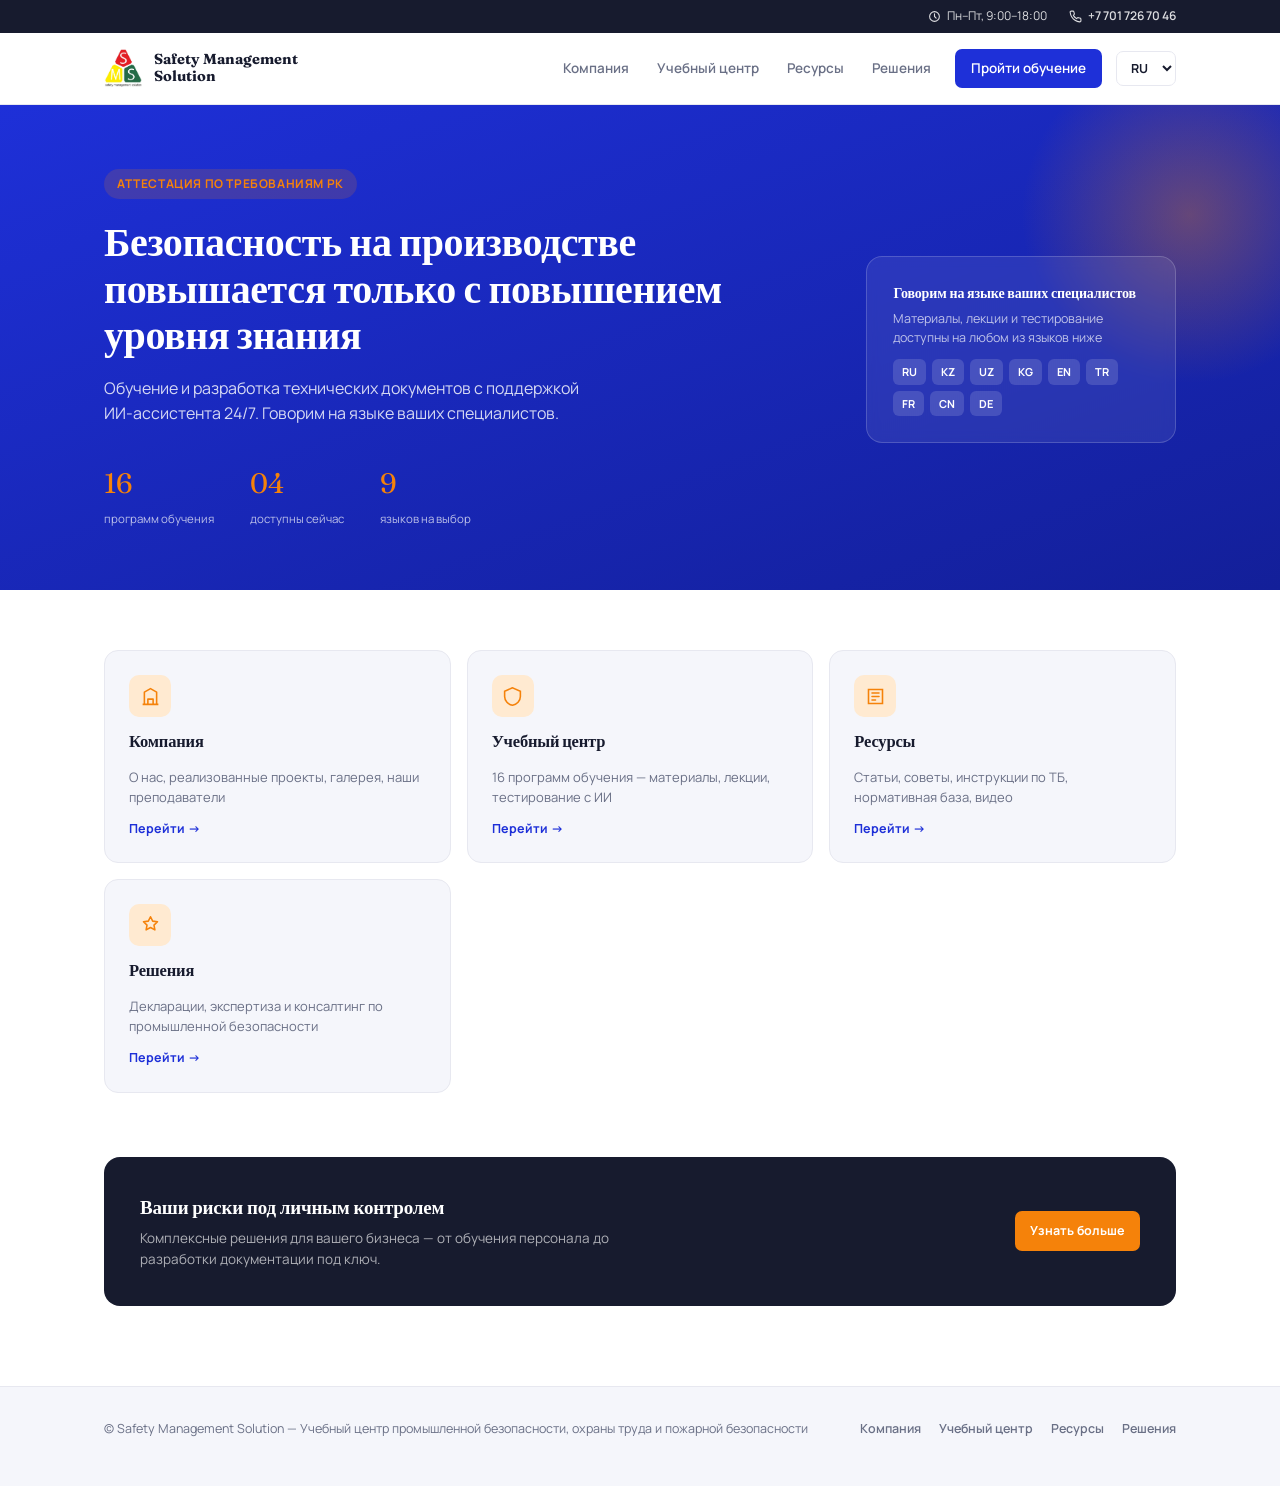
==== commit b358b8fd: "Update index.html" ====
--- a/index.html
+++ b/index.html
@@ -36,6 +36,13 @@
       <select id="langSwitcher" class="lang-switcher" onchange="applyLanguage(this.value)">
         <option value="ru">RU</option>
         <option value="kz">KZ</option>
+        <option value="en">EN</option>
+        <option value="tr">TR</option>
+        <option value="fr">FR</option>
+        <option value="de">DE</option>
+        <option value="uz">UZ</option>
+        <option value="kg">KG</option>
+        <option value="cn">CN</option>
       </select>
     </nav>
   </div>
--- a/styles.css
+++ b/styles.css
@@ -231,6 +231,36 @@
 .video-card .video-embed iframe { position: absolute; top: 0; left: 0; width: 100%; height: 100%; border: 0; }
 .video-card .video-info { padding: 16px 18px; }
 .video-card h3 { font-size: 13.5px; margin: 0; }
+/* ---------- topbar (phone + hours, all pages) ---------- */
+.topbar { background: var(--ink); color: rgba(255,255,255,0.85); font-size: 12px; padding: 7px 0; }
+.topbar .wrap { display: flex; justify-content: flex-end; gap: 22px; align-items: center; flex-wrap: wrap; }
+.topbar a { color: rgba(255,255,255,0.85); text-decoration: none; font-weight: 600; display: inline-flex; align-items: center; gap: 6px; }
+.topbar a:hover { color: #fff; }
+.topbar .hours { display: inline-flex; align-items: center; gap: 6px; }
+.topbar svg { width: 13px; height: 13px; flex-shrink: 0; }
+
+/* ---------- process steps (Как проходит обучение) ---------- */
+.process-grid { display: grid; grid-template-columns: repeat(auto-fit, minmax(180px, 1fr)); gap: 16px; counter-reset: step; }
+.process-step { background: var(--cloud); border: 1px solid var(--line); border-radius: 12px; padding: 22px 20px; position: relative; }
+.process-step .step-num { font-family: 'Fraunces', serif; font-size: 26px; font-weight: 700; color: var(--orange); display: block; margin-bottom: 10px; }
+.process-step h3 { font-size: 14px; margin: 0 0 6px; }
+.process-step p { font-size: 12.5px; color: var(--muted); margin: 0; line-height: 1.5; }
+
+/* ---------- penalties block (Штрафы за отсутствие обучения) ---------- */
+.penalty-block { background: linear-gradient(160deg, var(--blue) 0%, var(--blue-deep) 100%); border-radius: 16px; padding: 34px; color: #fff; }
+.penalty-block h2 { color: #fff; margin: 0 0 8px; }
+.penalty-block > p { color: rgba(255,255,255,0.75); font-size: 13.5px; max-width: 620px; margin: 0 0 24px; }
+.penalty-grid { display: grid; grid-template-columns: repeat(auto-fit, minmax(180px, 1fr)); gap: 16px; }
+.penalty-card { background: rgba(255,255,255,0.08); border: 1px solid rgba(255,255,255,0.15); border-radius: 12px; padding: 20px; }
+.penalty-card .biz-type { font-size: 11px; text-transform: uppercase; letter-spacing: 0.05em; color: rgba(255,255,255,0.6); font-weight: 700; margin-bottom: 8px; }
+.penalty-card .amount { font-family: 'Fraunces', serif; font-size: 24px; color: var(--orange); display: block; }
+.penalty-card .tenge { font-size: 12px; color: rgba(255,255,255,0.65); }
+.penalty-source { font-size: 11.5px; color: rgba(255,255,255,0.55); margin-top: 20px; }
+.penalty-source a { color: rgba(255,255,255,0.8); }
+
+/* ---------- document-issued note (course legend area) ---------- */
+.doc-issued-note { display: flex; align-items: center; gap: 10px; background: var(--ready-bg); border-radius: 10px; padding: 12px 18px; font-size: 12.5px; color: var(--ink); margin-top: 16px; }
+.doc-issued-note svg { width: 18px; height: 18px; color: var(--ready); flex-shrink: 0; }
 .footer-contacts { display: flex; gap: 18px; flex-wrap: wrap; font-size: 12.5px; color: var(--muted); }
 .footer-contacts a { color: var(--muted); text-decoration: none; font-weight: 600; }
 .footer-contacts a:hover { color: var(--blue); }
